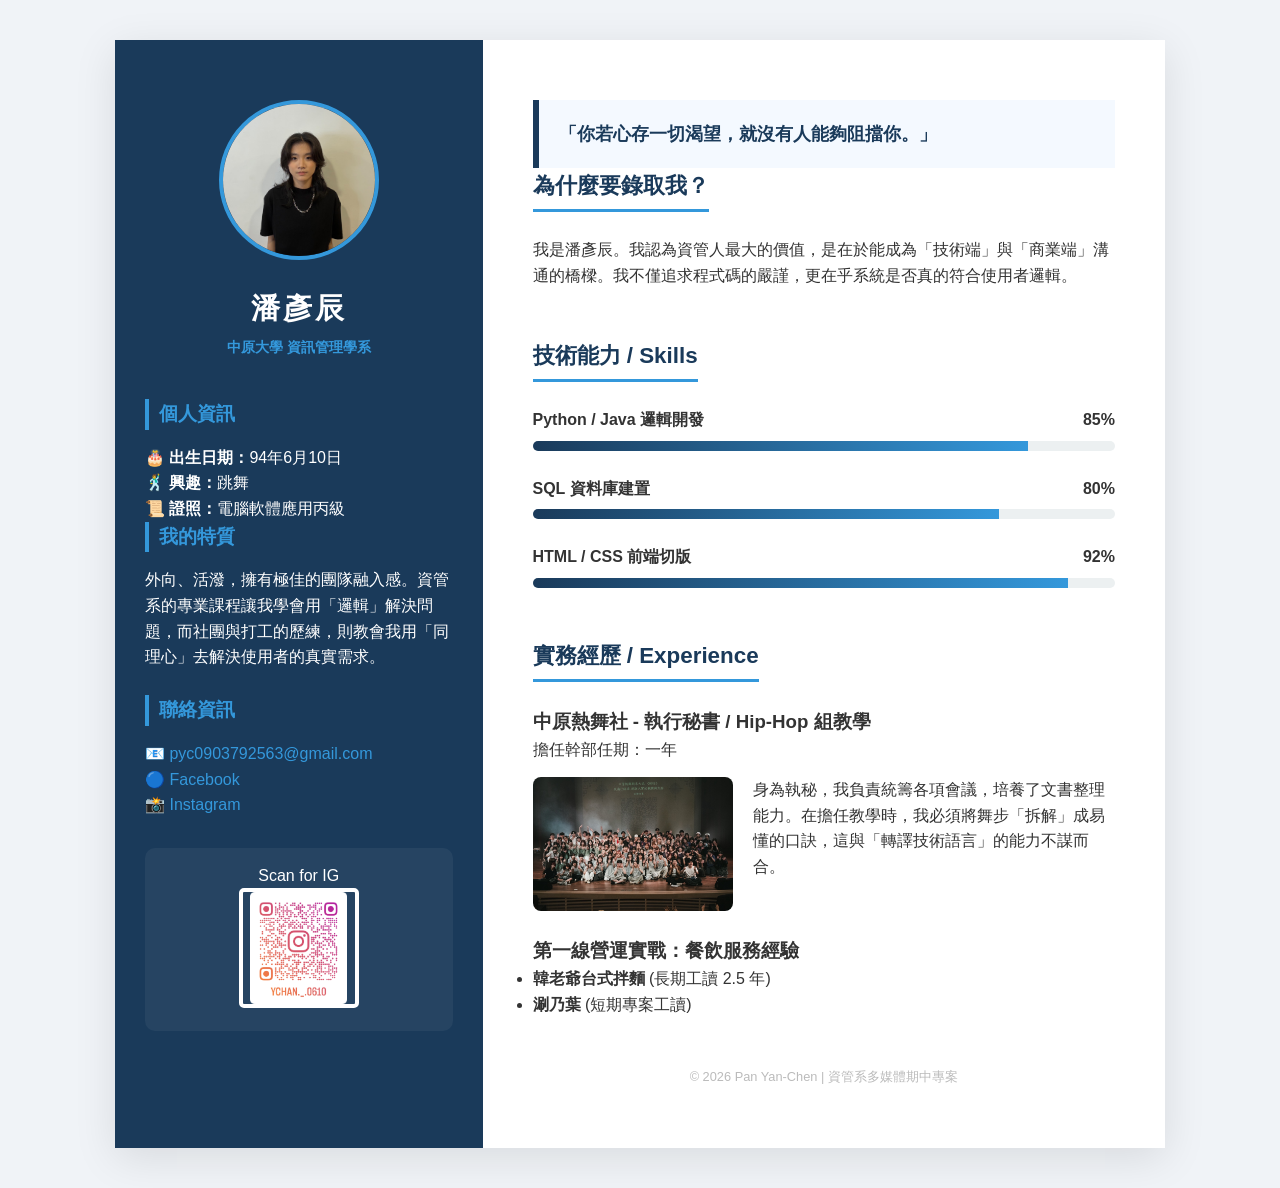
==== index.html @ 2dbfb4a2 "Rename mid.html to index.html" ====
<!DOCTYPE html>
<html lang="zh-TW">
<head>
    <meta charset="UTF-8">
    <meta name="viewport" content="width=device-width, initial-scale=1.0">
    <title>潘彥辰 | 個人期中履歷</title>
    <link rel="stylesheet" href="style.css">
</head>
<body>
    <div class="resume-container">
        
        <aside class="sidebar">
            <header class="profile-header">
                <div class="profile-photo">
                    <img src="images/me.jpg" alt="潘彥辰">
                </div>
                <h1>潘彥辰</h1>
                <p class="school-info">中原大學 資訊管理學系</p>
            </header>

            <nav class="sidebar-nav">
                <section class="contact-section">
                    <h3>個人資訊</h3>
                    <ul>
                        <li>🎂 <strong>出生日期：</strong>94年6月10日</li>
                        <li>🕺 <strong>興趣：</strong>跳舞</li>
                        <li>📜 <strong>證照：</strong>電腦軟體應用丙級</li>
                    </ul>
                </section>

                <section class="personality">
                    <h3>我的特質</h3>
                    <p>外向、活潑，擁有極佳的團隊融入感。資管系的專業課程讓我學會用「邏輯」解決問題，而社團與打工的歷練，則教會我用「同理心」去解決使用者的真實需求。</p>
                </section>

                <section class="contact-section">
                    <br>
                    <h3>聯絡資訊</h3>
                    <ul>
                        <li>📧 <a href="mailto:pyc0903792563@gmail.com">pyc0903792563@gmail.com</a></li>
                        <li>🔵 <a href="https://www.facebook.com/profile.php?id=100006987975552" target="_blank">Facebook</a></li>
                        <li>📸 <a href="https://www.instagram.com/ychan._.0610/" target="_blank">Instagram</a></li>
                    </ul>
                    <div class="qr-code-area">
                        <p>Scan for IG</p>
                        <img src="images/ig.png" alt="IG QR Code">
                    </div>
                </section>
            </nav>
        </aside>

        <main class="main-content">
            <section class="slogan-block">
                <blockquote>「你若心存一切渴望，就沒有人能夠阻擋你。」</blockquote>
            </section>

            <section class="content-block">
                <h2 class="section-title">為什麼要錄取我？</h2>
                <p>我是潘彥辰。我認為資管人最大的價值，是在於能成為「技術端」與「商業端」溝通的橋樑。我不僅追求程式碼的嚴謹，更在乎系統是否真的符合使用者邏輯。</p>
            </section>

            <section class="content-block">
                <h2 class="section-title">技術能力 / Skills</h2>
                <div class="skill-item">
                    <div class="skill-label"><span>Python / Java 邏輯開發</span><span>85%</span></div>
                    <div class="bar-bg"><div class="bar-fill" style="--target-width: 85%;"></div></div>
                </div>
                <div class="skill-item">
                    <div class="skill-label"><span>SQL 資料庫建置</span><span>80%</span></div>
                    <div class="bar-bg"><div class="bar-fill" style="--target-width: 80%;"></div></div>
                </div>
                <div class="skill-item">
                    <div class="skill-label"><span>HTML / CSS 前端切版</span><span>92%</span></div>
                    <div class="bar-bg"><div class="bar-fill" style="--target-width: 92%;"></div></div>
                </div>
            </section>

            <section class="content-block">
                <h2 class="section-title">實務經歷 / Experience</h2>
                <article class="exp-article">
                    <h3>中原熱舞社 - 執行秘書 / Hip-Hop 組教學</h3>
                    <p class="date">擔任幹部任期：一年</p>
                    <div class="exp-detail">
                        <img src="images/club.jpg" alt="熱舞社活動照片" class="exp-img">
                        <div class="exp-text">
                            <p>身為執秘，我負責統籌各項會議，培養了文書整理能力。在擔任教學時，我必須將舞步「拆解」成易懂的口訣，這與「轉譯技術語言」的能力不謀而合。</p>
                        </div>
                    </div>
                </article>

                <article class="exp-article">
                    <br>
                    <h3>第一線營運實戰：餐飲服務經驗</h3>
                    <ul>
                        <li><strong>韓老爺台式拌麵</strong> (長期工讀 2.5 年)</li>
                        <li><strong>涮乃葉</strong> (短期專案工讀)</li>
                    </ul>
                </article>
            </section>

            <footer class="site-footer">
                <p>© 2026 Pan Yan-Chen | 資管系多媒體期中專案</p>
            </footer>
        </main>
    </div>
</body>
</html>
---- style.css ----
/* 基礎設定 */
* {
    margin: 0;
    padding: 0;
    box-sizing: border-box;
}

body {
    background-color: #f0f3f7;
    font-family: 'PingFang TC', 'Microsoft JhengHei', sans-serif;
    color: #333;
    line-height: 1.6;
}

.resume-container {
    display: flex;
    max-width: 1050px;
    margin: 40px auto;
    background-color: #ffffff;
    box-shadow: 0 10px 40px rgba(0, 0, 0, 0.1);
    min-height: 100vh;
}

/* 側邊欄 */
.sidebar {
    width: 35%;
    background-color: #1a3a5a;
    color: #ffffff;
    padding: 60px 30px;
}

/* 修正重點：側邊欄標題改回藍色 */
.sidebar h3 {
    color: #3498db; 
    margin-bottom: 15px;
    font-size: 1.2em;
    border-left: 4px solid #3498db; /* 加上左邊框裝飾更有質感 */
    padding-left: 10px;
}

.profile-photo {
    width: 160px;
    height: 160px;
    border: 4px solid #3498db;
    border-radius: 50%;
    margin: 0 auto 25px;
    overflow: hidden;
    background: #fff;
    transition: transform 0.4s ease;
}

.profile-photo:hover { transform: scale(1.05); }

.profile-photo img {
    width: 100%;
    height: 100%;
    object-fit: cover;
}

.sidebar h1 { text-align: center; font-size: 1.8em; letter-spacing: 3px; margin-bottom: 5px; color: #fff; }
.school-info { text-align: center; color: #3498db; font-size: 0.9em; font-weight: bold; margin-bottom: 40px; }

/* QR Code 區域 */
.qr-code-area {
    margin-top: 30px;
    text-align: center;
    background: rgba(255, 255, 255, 0.05);
    padding: 15px;
    border-radius: 10px;
}

.qr-code-area img {
    width: 120px;
    height: 120px;
    object-fit: contain;
    border: 4px solid #fff;
    border-radius: 5px;
}

/* 主內容區動畫 */
.main-content {
    width: 65%;
    padding: 60px 50px;
}

.content-block {
    margin-bottom: 50px;
    opacity: 0;
    transform: translateY(20px);
    animation: fadeInUp 0.8s ease-out forwards;
}

.content-block:nth-child(1) { animation-delay: 0.2s; }
.content-block:nth-child(2) { animation-delay: 0.4s; }
.content-block:nth-child(3) { animation-delay: 0.6s; }

@keyframes fadeInUp {
    to { opacity: 1; transform: translateY(0); }
}

/* 技能條動畫 */
.skill-item { margin-bottom: 25px; }
.skill-label { display: flex; justify-content: space-between; font-weight: bold; margin-bottom: 8px; }
.bar-bg { background: #ecf0f1; height: 10px; border-radius: 5px; overflow: hidden; }

.bar-fill {
    background: linear-gradient(90deg, #1a3a5a, #3498db);
    height: 100%;
    width: 0;
    animation: fillProgress 1.5s ease-in-out forwards;
    animation-delay: 1s;
}

@keyframes fillProgress {
    from { width: 0; }
    to { width: var(--target-width); }
}

/* 經歷圖片 */
.exp-detail { display: flex; align-items: flex-start; margin-top: 15px; }
.exp-img {
    width: 200px;
    border-radius: 8px;
    margin-right: 20px;
    transition: transform 0.3s ease;
}
.exp-img:hover { transform: scale(1.03); }

/* 標籤與連結 */
.section-title {
    font-size: 1.4em;
    color: #1a3a5a;
    border-bottom: 3px solid #3498db;
    margin-bottom: 25px;
    padding-bottom: 5px;
    display: inline-block;
}

.slogan-block blockquote {
    font-size: 1.1em;
    font-weight: bold;
    color: #1a3a5a;
    background: #f4f9ff;
    padding: 20px;
    border-left: 6px solid #1a3a5a;
}

.contact-section ul { list-style: none; }
.contact-section a { color: #3498db; text-decoration: none; }
.site-footer { text-align: center; color: #bbb; font-size: 0.8em; margin-top: 50px; }
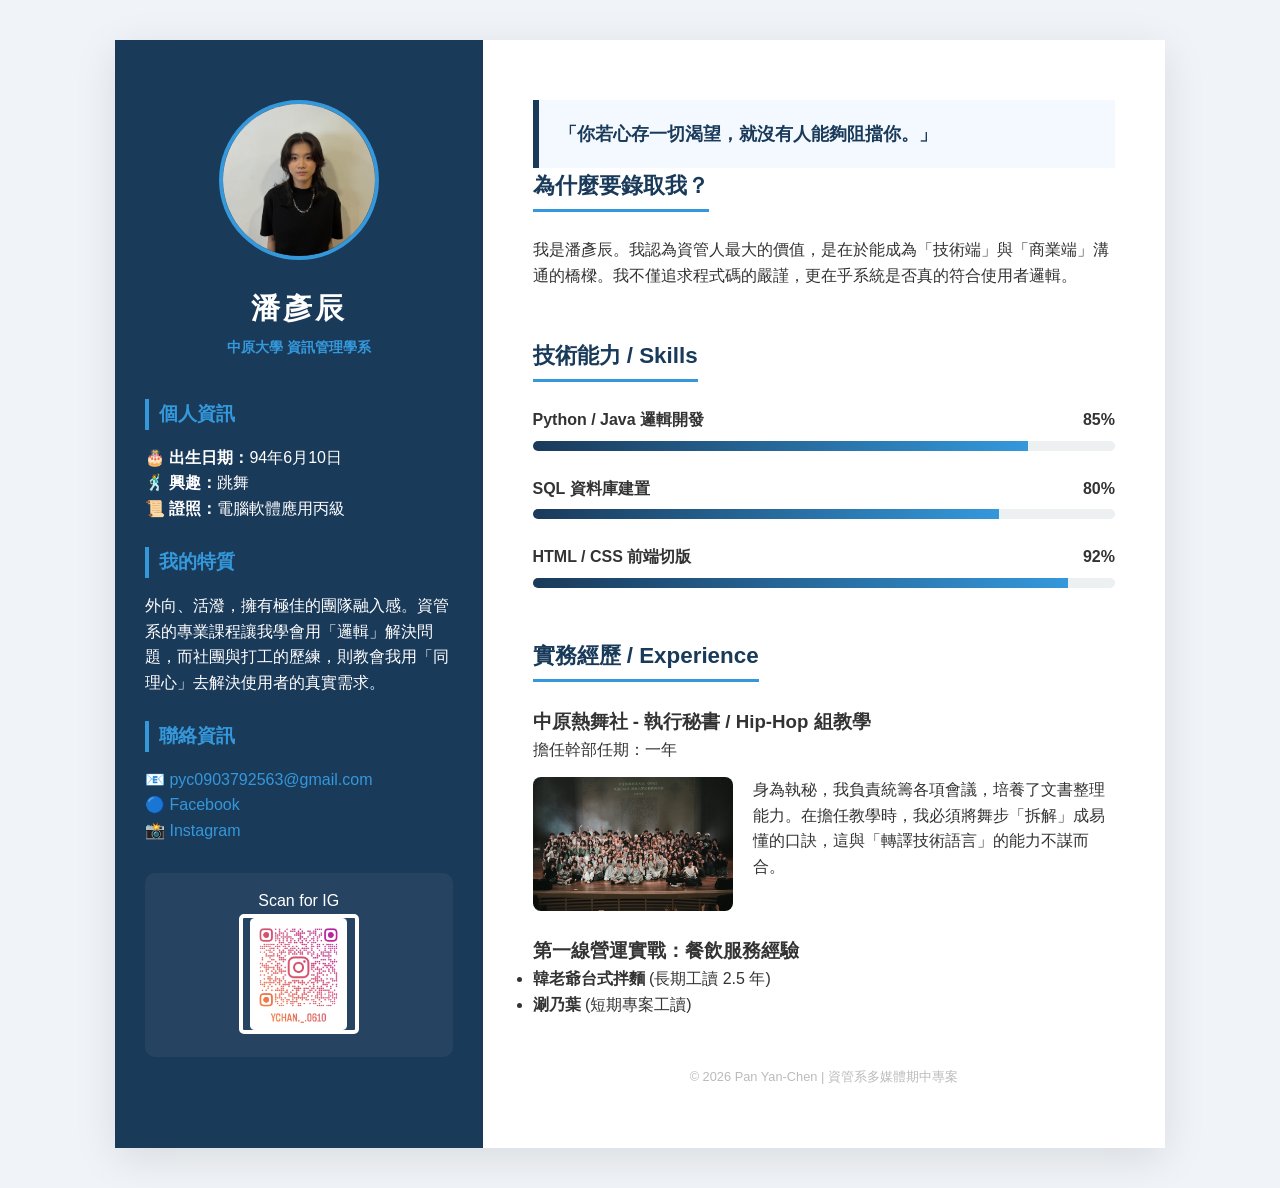
==== commit ac65a775: "Update index.html" ====
--- a/index.html
+++ b/index.html
@@ -29,6 +29,7 @@
                 </section>
 
                 <section class="personality">
+                    <br>
                     <h3>我的特質</h3>
                     <p>外向、活潑，擁有極佳的團隊融入感。資管系的專業課程讓我學會用「邏輯」解決問題，而社團與打工的歷練，則教會我用「同理心」去解決使用者的真實需求。</p>
                 </section>
--- a/style.css
+++ b/style.css
@@ -1,4 +1,4 @@
-/* 基礎設定 */
+/* 基本重置，先把內建的間距通通歸零 */
 * {
     margin: 0;
     padding: 0;
@@ -12,6 +12,7 @@
     line-height: 1.6;
 }
 
+/* 履歷外殼：電腦版用 flex 左右排 */
 .resume-container {
     display: flex;
     max-width: 1050px;
@@ -21,7 +22,7 @@
     min-height: 100vh;
 }
 
-/* 側邊欄 */
+/* --- 左側邊欄 --- */
 .sidebar {
     width: 35%;
     background-color: #1a3a5a;
@@ -29,12 +30,12 @@
     padding: 60px 30px;
 }
 
-/* 修正重點：側邊欄標題改回藍色 */
+/* 側邊欄小標題：維持藍色字體與左裝飾線 */
 .sidebar h3 {
     color: #3498db; 
     margin-bottom: 15px;
     font-size: 1.2em;
-    border-left: 4px solid #3498db; /* 加上左邊框裝飾更有質感 */
+    border-left: 4px solid #3498db;
     padding-left: 10px;
 }
 
@@ -49,6 +50,7 @@
     transition: transform 0.4s ease;
 }
 
+/* 滑鼠滑過去頭像會稍微放大 */
 .profile-photo:hover { transform: scale(1.05); }
 
 .profile-photo img {
@@ -60,7 +62,7 @@
 .sidebar h1 { text-align: center; font-size: 1.8em; letter-spacing: 3px; margin-bottom: 5px; color: #fff; }
 .school-info { text-align: center; color: #3498db; font-size: 0.9em; font-weight: bold; margin-bottom: 40px; }
 
-/* QR Code 區域 */
+/* IG QR Code 的外框與排版 */
 .qr-code-area {
     margin-top: 30px;
     text-align: center;
@@ -77,12 +79,13 @@
     border-radius: 5px;
 }
 
-/* 主內容區動畫 */
+/* --- 右側主內容 --- */
 .main-content {
     width: 65%;
     padding: 60px 50px;
 }
 
+/* 讓右邊區塊有一格一格浮起來的感覺 */
 .content-block {
     margin-bottom: 50px;
     opacity: 0;
@@ -90,6 +93,7 @@
     animation: fadeInUp 0.8s ease-out forwards;
 }
 
+/* 延遲動畫，讓區塊一個一個跑出來 */
 .content-block:nth-child(1) { animation-delay: 0.2s; }
 .content-block:nth-child(2) { animation-delay: 0.4s; }
 .content-block:nth-child(3) { animation-delay: 0.6s; }
@@ -98,7 +102,7 @@
     to { opacity: 1; transform: translateY(0); }
 }
 
-/* 技能條動畫 */
+/* --- 技能條動畫 --- */
 .skill-item { margin-bottom: 25px; }
 .skill-label { display: flex; justify-content: space-between; font-weight: bold; margin-bottom: 8px; }
 .bar-bg { background: #ecf0f1; height: 10px; border-radius: 5px; overflow: hidden; }
@@ -116,7 +120,7 @@
     to { width: var(--target-width); }
 }
 
-/* 經歷圖片 */
+/* --- 經歷照片排版 --- */
 .exp-detail { display: flex; align-items: flex-start; margin-top: 15px; }
 .exp-img {
     width: 200px;
@@ -126,7 +130,7 @@
 }
 .exp-img:hover { transform: scale(1.03); }
 
-/* 標籤與連結 */
+/* --- 裝飾性標籤與連結 --- */
 .section-title {
     font-size: 1.4em;
     color: #1a3a5a;
@@ -147,4 +151,30 @@
 
 .contact-section ul { list-style: none; }
 .contact-section a { color: #3498db; text-decoration: none; }
-.site-footer { text-align: center; color: #bbb; font-size: 0.8em; margin-top: 50px; }+.site-footer { text-align: center; color: #bbb; font-size: 0.8em; margin-top: 50px; }
+
+/* --- RWD 手機版優化區塊 (重要！) --- */
+@media (max-width: 768px) {
+    /* 手機上把左右排版改成上下排 */
+    .resume-container {
+        flex-direction: column;
+        margin: 0;
+    }
+
+    /* 讓側邊欄跟主內容在手機上都佔滿寬度 */
+    .sidebar, .main-content {
+        width: 100%;
+        padding: 40px 25px;
+    }
+
+    /* 經歷的照片與文字在手機上也改成上下排，比較不擠 */
+    .exp-detail {
+        flex-direction: column;
+    }
+
+    .exp-img {
+        width: 100%;
+        margin-right: 0;
+        margin-bottom: 15px;
+    }
+}
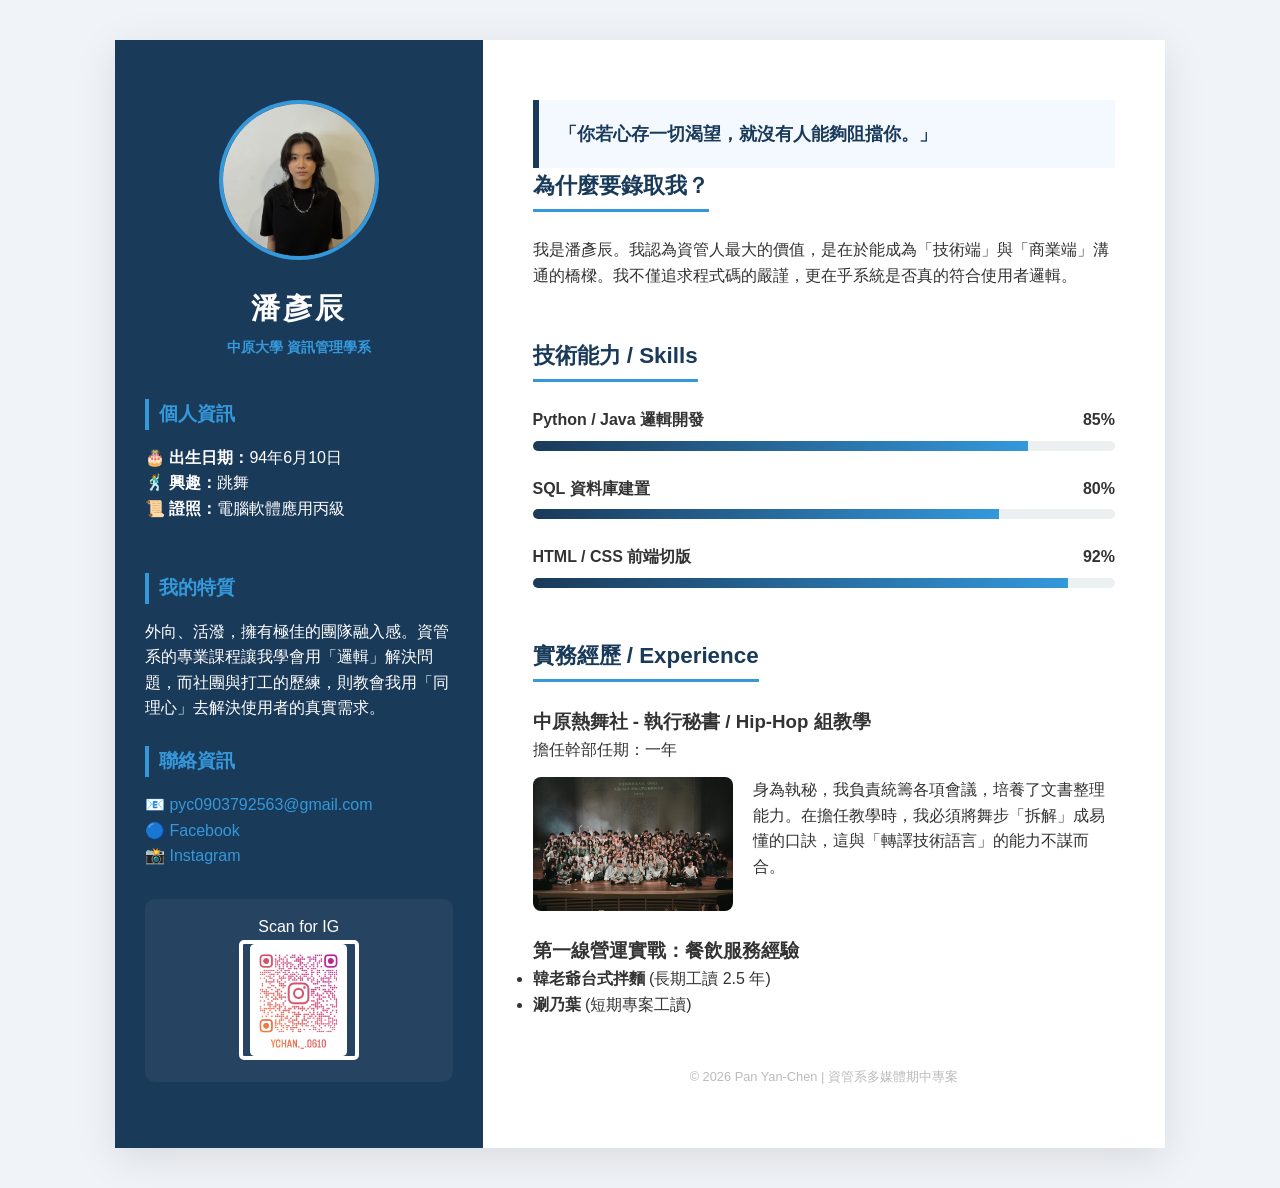
==== commit 91d1df8b: "Update index.html" ====
--- a/index.html
+++ b/index.html
@@ -29,6 +29,7 @@
                 </section>
 
                 <section class="personality">
+                    <br>
                     <br>
                     <h3>我的特質</h3>
                     <p>外向、活潑，擁有極佳的團隊融入感。資管系的專業課程讓我學會用「邏輯」解決問題，而社團與打工的歷練，則教會我用「同理心」去解決使用者的真實需求。</p>
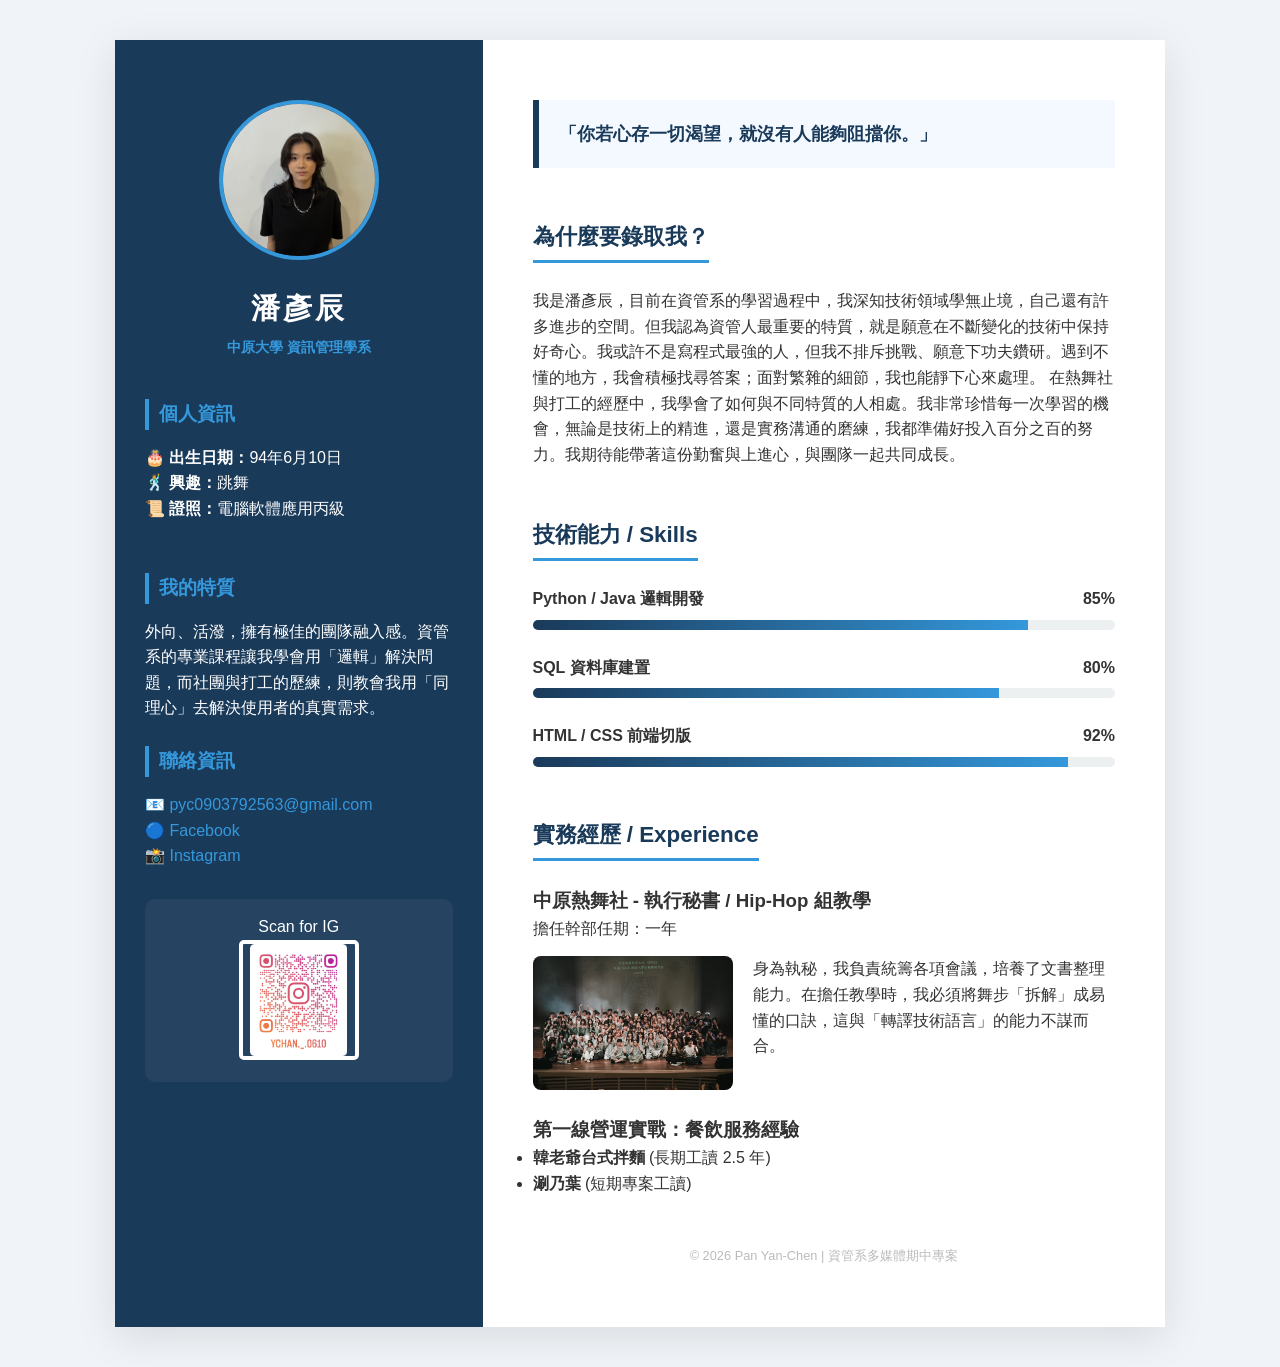
==== commit 7fdda5b7: "Update index.html" ====
--- a/index.html
+++ b/index.html
@@ -57,8 +57,11 @@
             </section>
 
             <section class="content-block">
+                <br>
+                <br>
                 <h2 class="section-title">為什麼要錄取我？</h2>
-                <p>我是潘彥辰。我認為資管人最大的價值，是在於能成為「技術端」與「商業端」溝通的橋樑。我不僅追求程式碼的嚴謹，更在乎系統是否真的符合使用者邏輯。</p>
+                <p>我是潘彥辰，目前在資管系的學習過程中，我深知技術領域學無止境，自己還有許多進步的空間。但我認為資管人最重要的特質，就是願意在不斷變化的技術中保持好奇心。我或許不是寫程式最強的人，但我不排斥挑戰、願意下功夫鑽研。遇到不懂的地方，我會積極找尋答案；面對繁雜的細節，我也能靜下心來處理。
+在熱舞社與打工的經歷中，我學會了如何與不同特質的人相處。我非常珍惜每一次學習的機會，無論是技術上的精進，還是實務溝通的磨練，我都準備好投入百分之百的努力。我期待能帶著這份勤奮與上進心，與團隊一起共同成長。</p>
             </section>
 
             <section class="content-block">
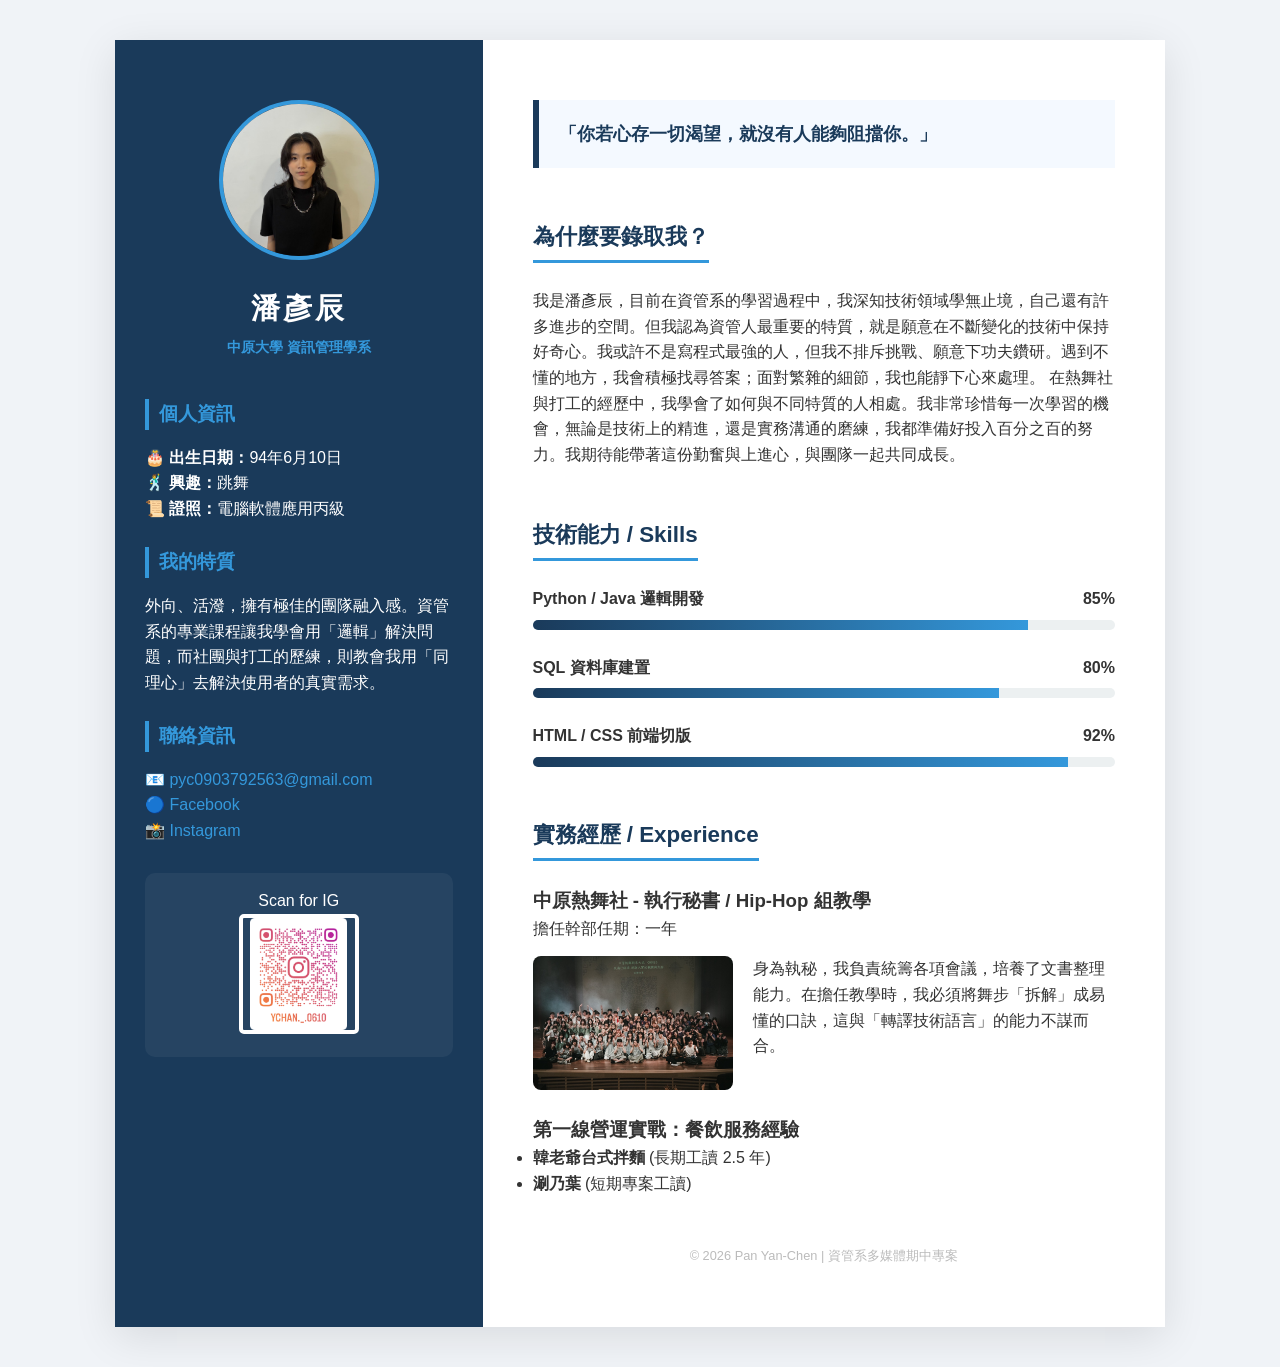
==== commit acfe83c2: "Update index.html" ====
--- a/index.html
+++ b/index.html
@@ -29,7 +29,6 @@
                 </section>
 
                 <section class="personality">
-                    <br>
                     <br>
                     <h3>我的特質</h3>
                     <p>外向、活潑，擁有極佳的團隊融入感。資管系的專業課程讓我學會用「邏輯」解決問題，而社團與打工的歷練，則教會我用「同理心」去解決使用者的真實需求。</p>
